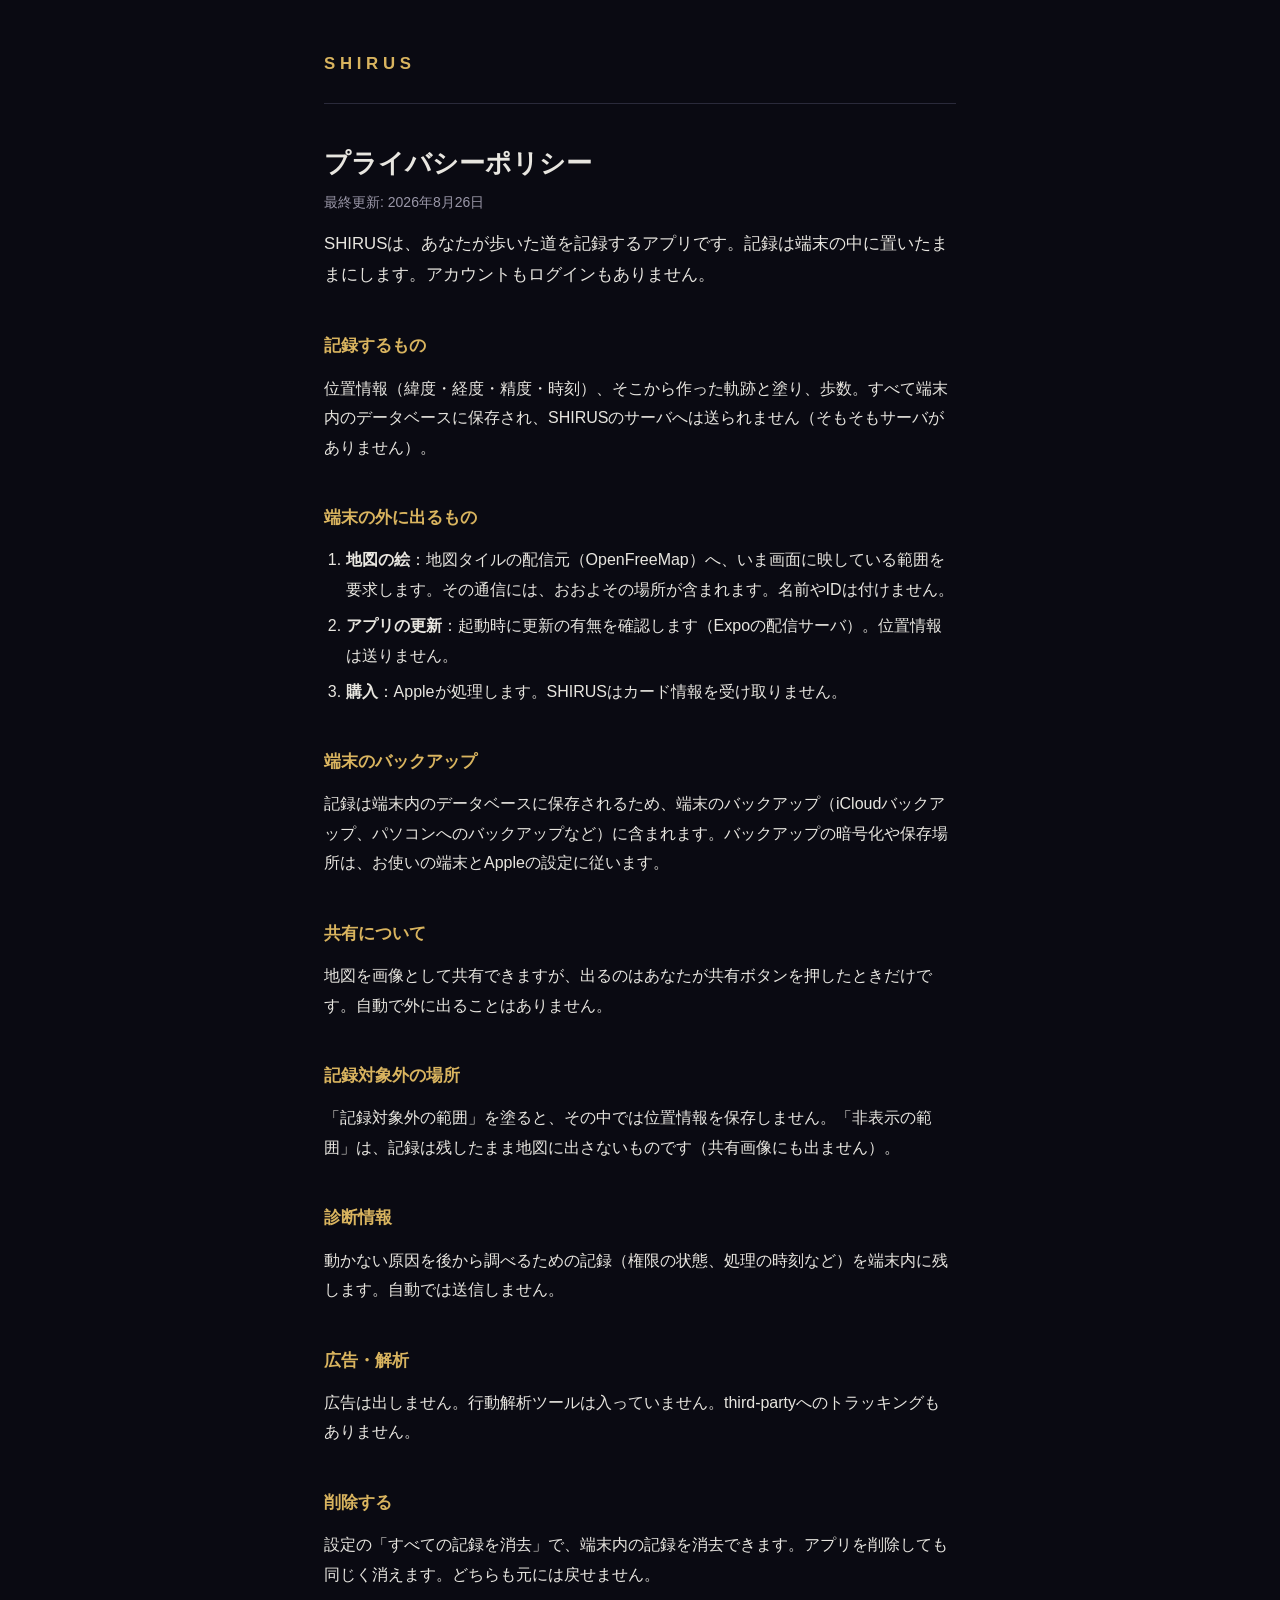
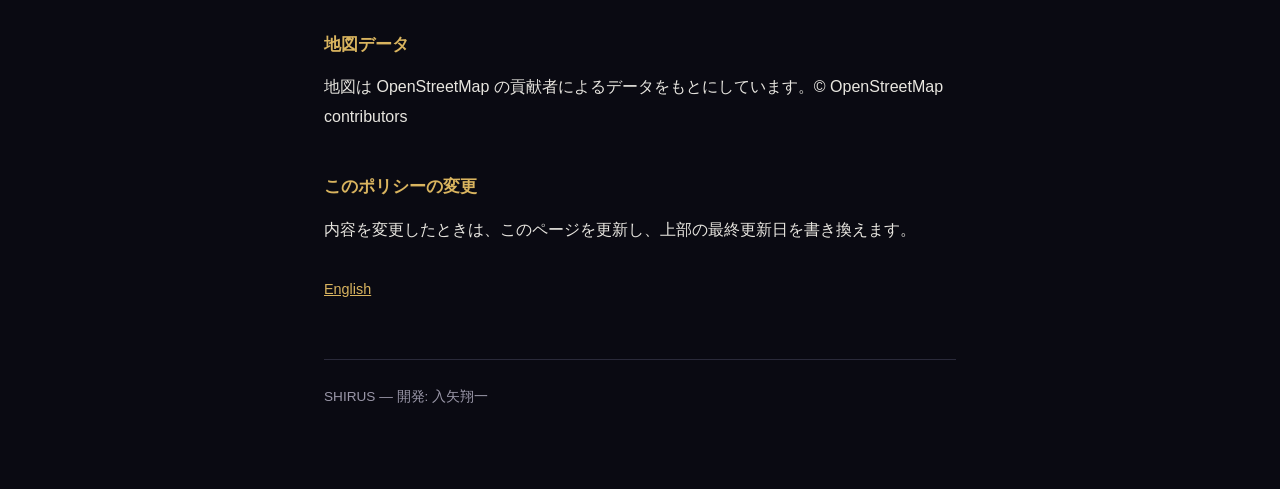
==== privacy/index.html @ 2d94054d "SHIRUS: プライバシーポリシーの公開ページ（ja/en）とトップページ App Store Connectのバージョン作成に必須のプライバシーポリシーURLを立てるため。 本文はアプリ内のプライ" ====
<!doctype html>
<html lang="ja">
  <head>
    <meta charset="utf-8" />
    <meta name="viewport" content="width=device-width, initial-scale=1" />
    <title>プライバシーポリシー — SHIRUS</title>
    <link rel="stylesheet" href="../style.css" />
  </head>
  <body>
    <div class="wrap">
      <header class="site">
        <a class="brand" href="../">SHIRUS</a>
      </header>

      <h1>プライバシーポリシー</h1>
      <p class="meta">最終更新: 2026年8月26日</p>

      <p class="lead">
        SHIRUSは、あなたが歩いた道を記録するアプリです。記録は端末の中に置いたままにします。アカウントもログインもありません。
      </p>

      <h2>記録するもの</h2>
      <p>
        位置情報（緯度・経度・精度・時刻）、そこから作った軌跡と塗り、歩数。すべて端末内のデータベースに保存され、SHIRUSのサーバへは送られません（そもそもサーバがありません）。
      </p>

      <h2>端末の外に出るもの</h2>
      <ol>
        <li>
          <strong>地図の絵</strong>：地図タイルの配信元（OpenFreeMap）へ、いま画面に映している範囲を要求します。その通信には、おおよその場所が含まれます。名前やIDは付けません。
        </li>
        <li><strong>アプリの更新</strong>：起動時に更新の有無を確認します（Expoの配信サーバ）。位置情報は送りません。</li>
        <li><strong>購入</strong>：Appleが処理します。SHIRUSはカード情報を受け取りません。</li>
      </ol>

      <h2>端末のバックアップ</h2>
      <p>
        記録は端末内のデータベースに保存されるため、端末のバックアップ（iCloudバックアップ、パソコンへのバックアップなど）に含まれます。バックアップの暗号化や保存場所は、お使いの端末とAppleの設定に従います。
      </p>

      <h2>共有について</h2>
      <p>地図を画像として共有できますが、出るのはあなたが共有ボタンを押したときだけです。自動で外に出ることはありません。</p>

      <h2>記録対象外の場所</h2>
      <p>
        「記録対象外の範囲」を塗ると、その中では位置情報を保存しません。「非表示の範囲」は、記録は残したまま地図に出さないものです（共有画像にも出ません）。
      </p>

      <h2>診断情報</h2>
      <p>動かない原因を後から調べるための記録（権限の状態、処理の時刻など）を端末内に残します。自動では送信しません。</p>

      <h2>広告・解析</h2>
      <p>広告は出しません。行動解析ツールは入っていません。third-partyへのトラッキングもありません。</p>

      <h2>削除する</h2>
      <p>
        設定の「すべての記録を消去」で、端末内の記録を消去できます。アプリを削除しても同じく消えます。どちらも元には戻せません。
      </p>

      <h2>地図データ</h2>
      <p>地図は OpenStreetMap の貢献者によるデータをもとにしています。&copy; OpenStreetMap contributors</p>

      <h2>このポリシーの変更</h2>
      <p>内容を変更したときは、このページを更新し、上部の最終更新日を書き換えます。</p>

      <div class="lang"><a href="./en/">English</a></div>

      <footer class="site">SHIRUS — 開発: 入矢翔一</footer>
    </div>
  </body>
</html>
---- style.css ----
/* SHIRUS 公開ページ共通スタイル。アプリ本体（userInterfaceStyle: dark）に合わせた暗色。
   外部フォント・外部CSSは読まない（1ファイル完結＝GitHub Pagesで確実に出る）。 */

:root {
  --bg: #0a0a12;
  --panel: #14141f;
  --line: #2a2a3a;
  --text: #e8e6e0;
  --muted: #9a97a8;
  --accent: #d9b45f;
}

* {
  box-sizing: border-box;
}

html {
  -webkit-text-size-adjust: 100%;
}

body {
  margin: 0;
  background: var(--bg);
  color: var(--text);
  font-family: -apple-system, BlinkMacSystemFont, 'Hiragino Sans', 'Noto Sans JP', 'Segoe UI', sans-serif;
  line-height: 1.85;
  font-size: 16px;
}

.wrap {
  max-width: 42rem;
  margin: 0 auto;
  padding: 3rem 1.25rem 5rem;
}

header.site {
  border-bottom: 1px solid var(--line);
  padding-bottom: 1.5rem;
  margin-bottom: 2.5rem;
}

.brand {
  font-size: 1.05rem;
  letter-spacing: 0.28em;
  color: var(--accent);
  text-decoration: none;
  font-weight: 600;
}

h1 {
  font-size: 1.6rem;
  line-height: 1.5;
  margin: 1.5rem 0 0.5rem;
}

h2 {
  font-size: 1.05rem;
  margin: 2.5rem 0 0.5rem;
  color: var(--accent);
  font-weight: 600;
}

p {
  margin: 0.75rem 0;
}

ol,
ul {
  padding-left: 1.35rem;
  margin: 0.75rem 0;
}

li {
  margin: 0.4rem 0;
}

.meta {
  color: var(--muted);
  font-size: 0.875rem;
  margin: 0;
}

.lead {
  font-size: 1.05rem;
}

.note {
  background: var(--panel);
  border: 1px solid var(--line);
  border-radius: 0.6rem;
  padding: 1rem 1.25rem;
  margin: 1.5rem 0;
}

a {
  color: var(--accent);
}

.lang {
  margin-top: 2rem;
  font-size: 0.9rem;
}

footer.site {
  border-top: 1px solid var(--line);
  margin-top: 3.5rem;
  padding-top: 1.5rem;
  color: var(--muted);
  font-size: 0.85rem;
}
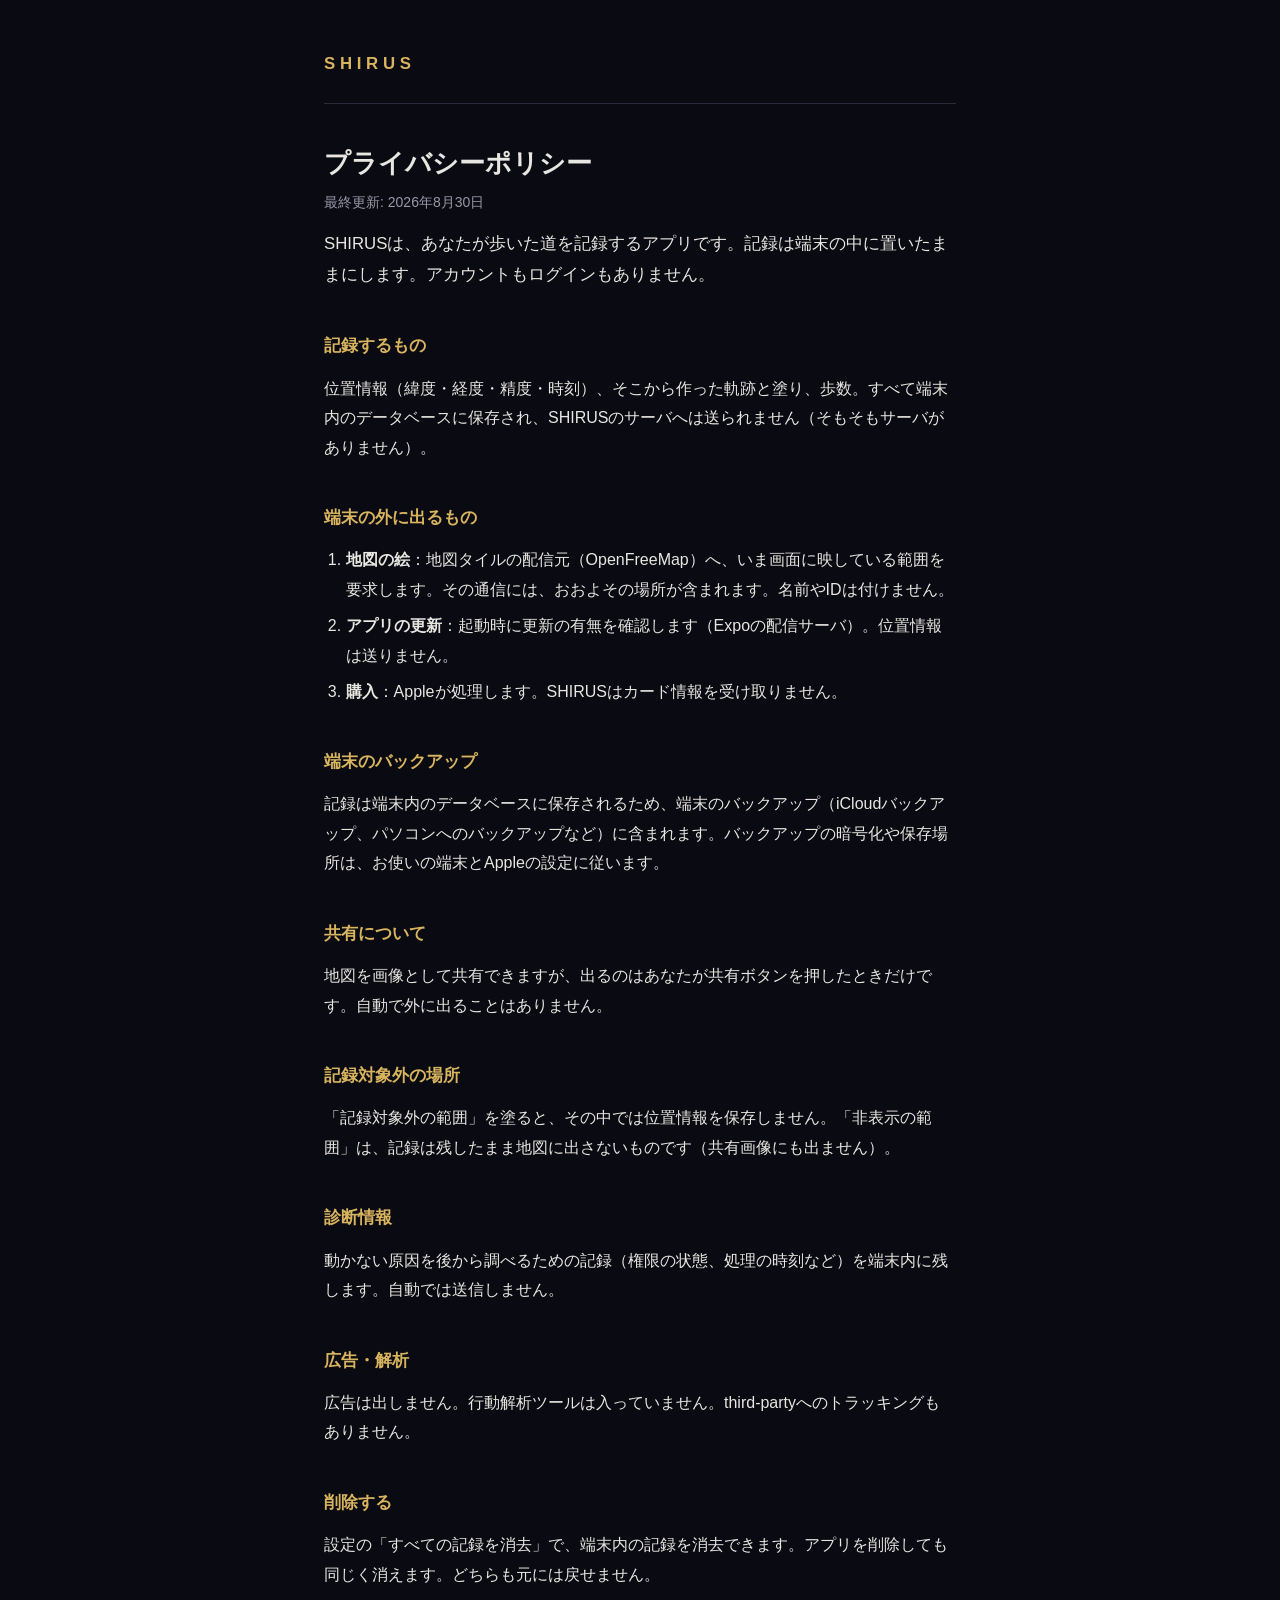
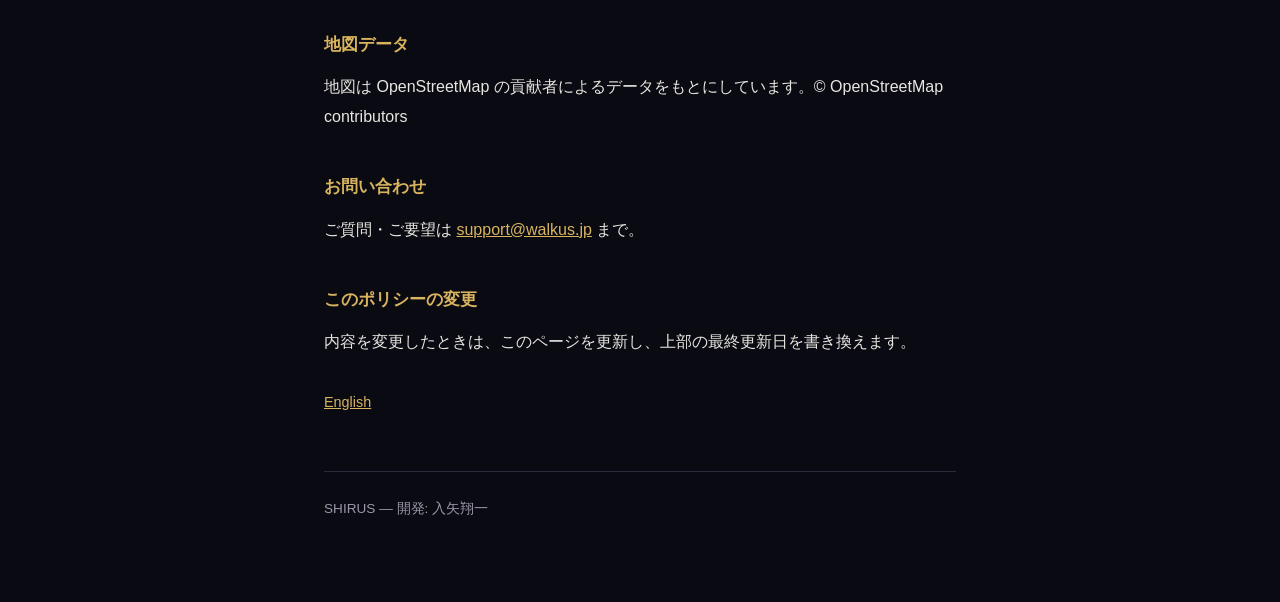
==== commit b604e732: "プライバシーポリシーに問い合わせ先（support@walkus.jp）を追加" ====
--- a/privacy/index.html
+++ b/privacy/index.html
@@ -13,7 +13,7 @@
       </header>
 
       <h1>プライバシーポリシー</h1>
-      <p class="meta">最終更新: 2026年8月26日</p>
+      <p class="meta">最終更新: 2026年8月30日</p>
 
       <p class="lead">
         SHIRUSは、あなたが歩いた道を記録するアプリです。記録は端末の中に置いたままにします。アカウントもログインもありません。
@@ -60,6 +60,9 @@
       <h2>地図データ</h2>
       <p>地図は OpenStreetMap の貢献者によるデータをもとにしています。&copy; OpenStreetMap contributors</p>
 
+      <h2>お問い合わせ</h2>
+      <p>ご質問・ご要望は <a href="mailto:support@walkus.jp">support@walkus.jp</a> まで。</p>
+
       <h2>このポリシーの変更</h2>
       <p>内容を変更したときは、このページを更新し、上部の最終更新日を書き換えます。</p>
 
